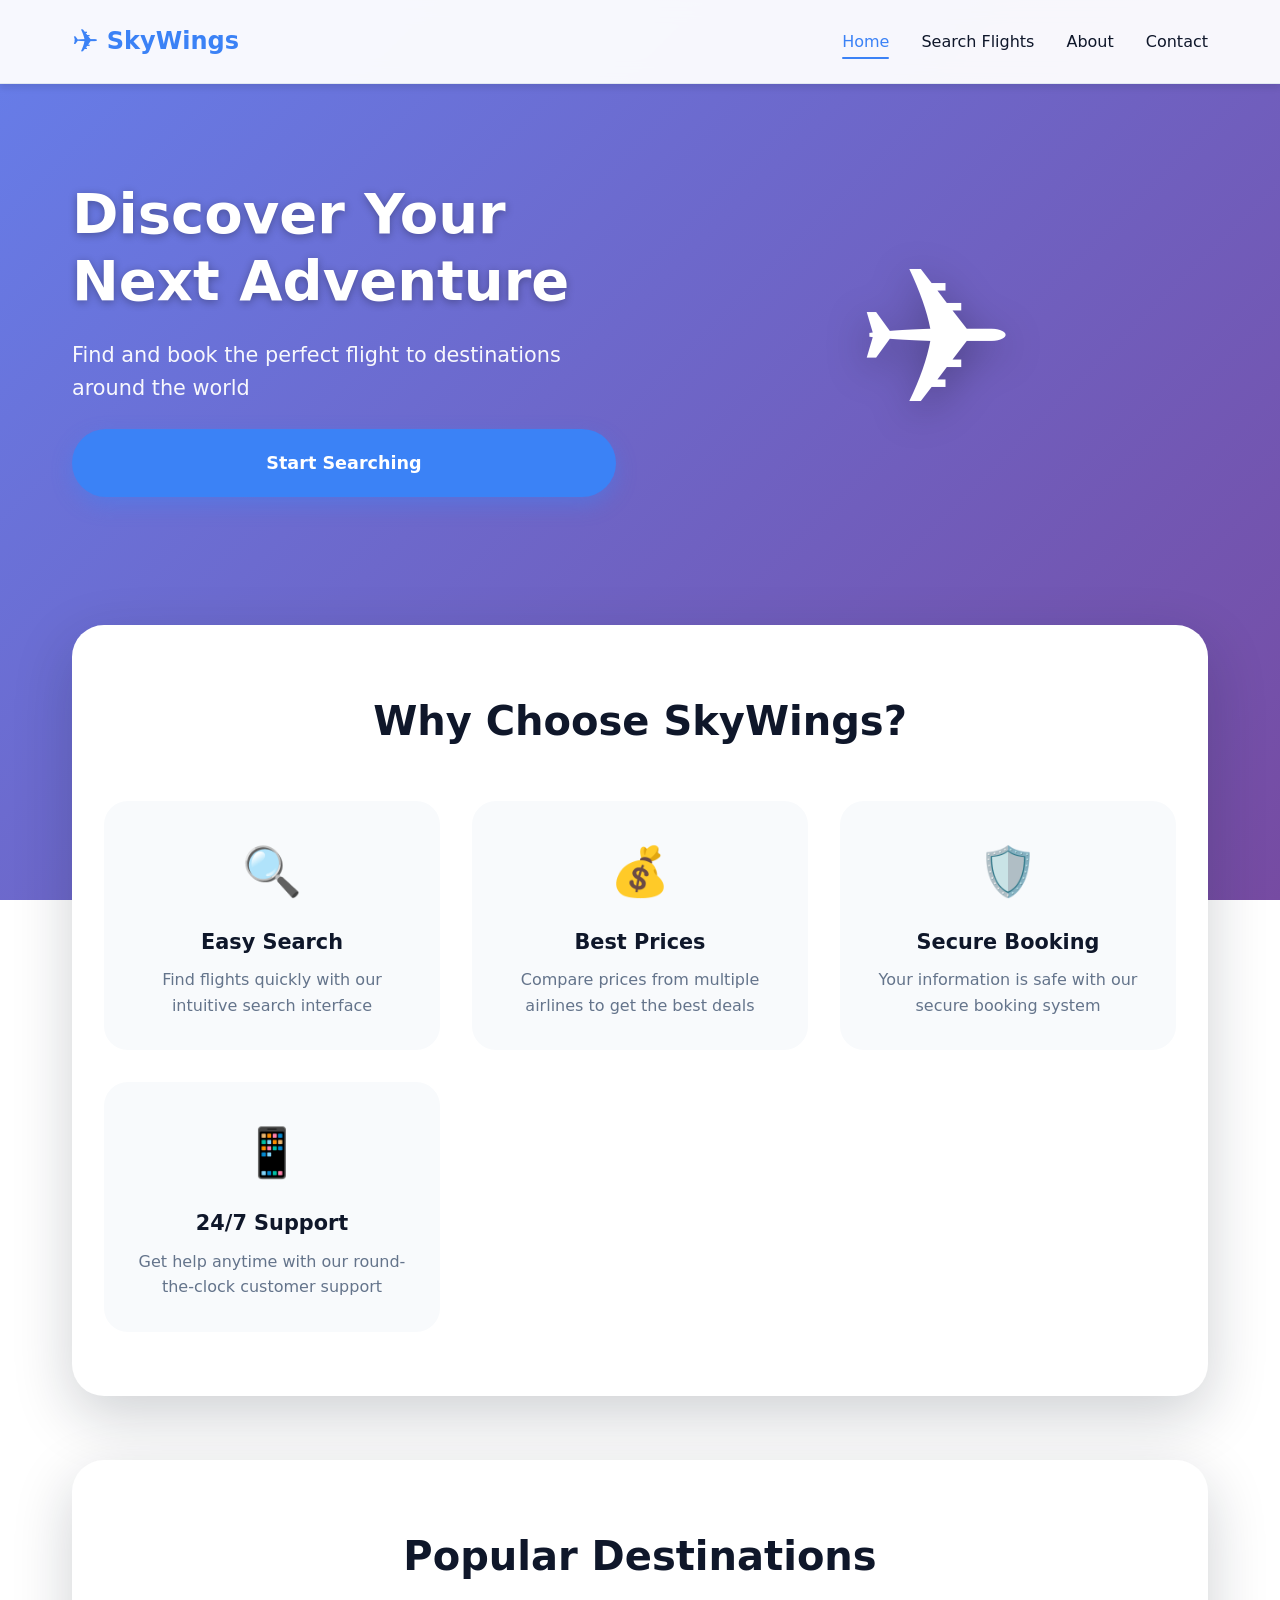
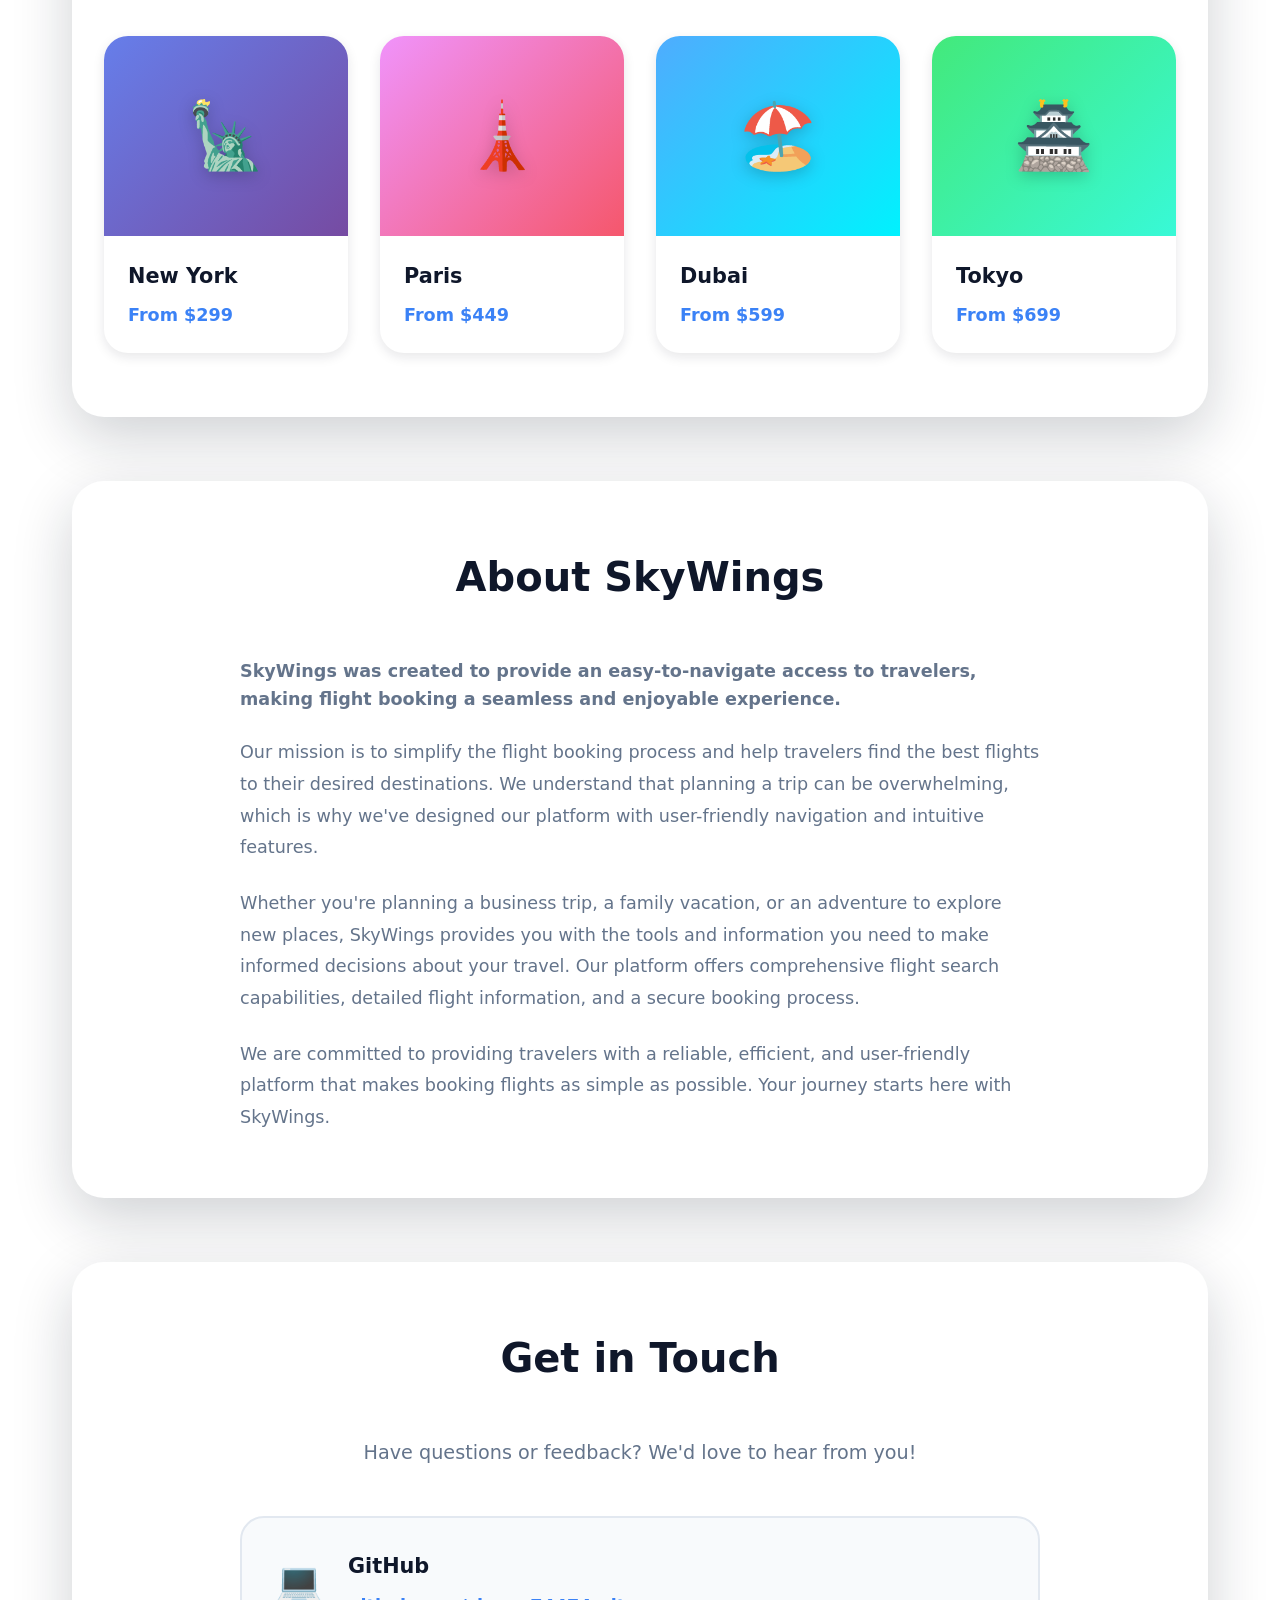
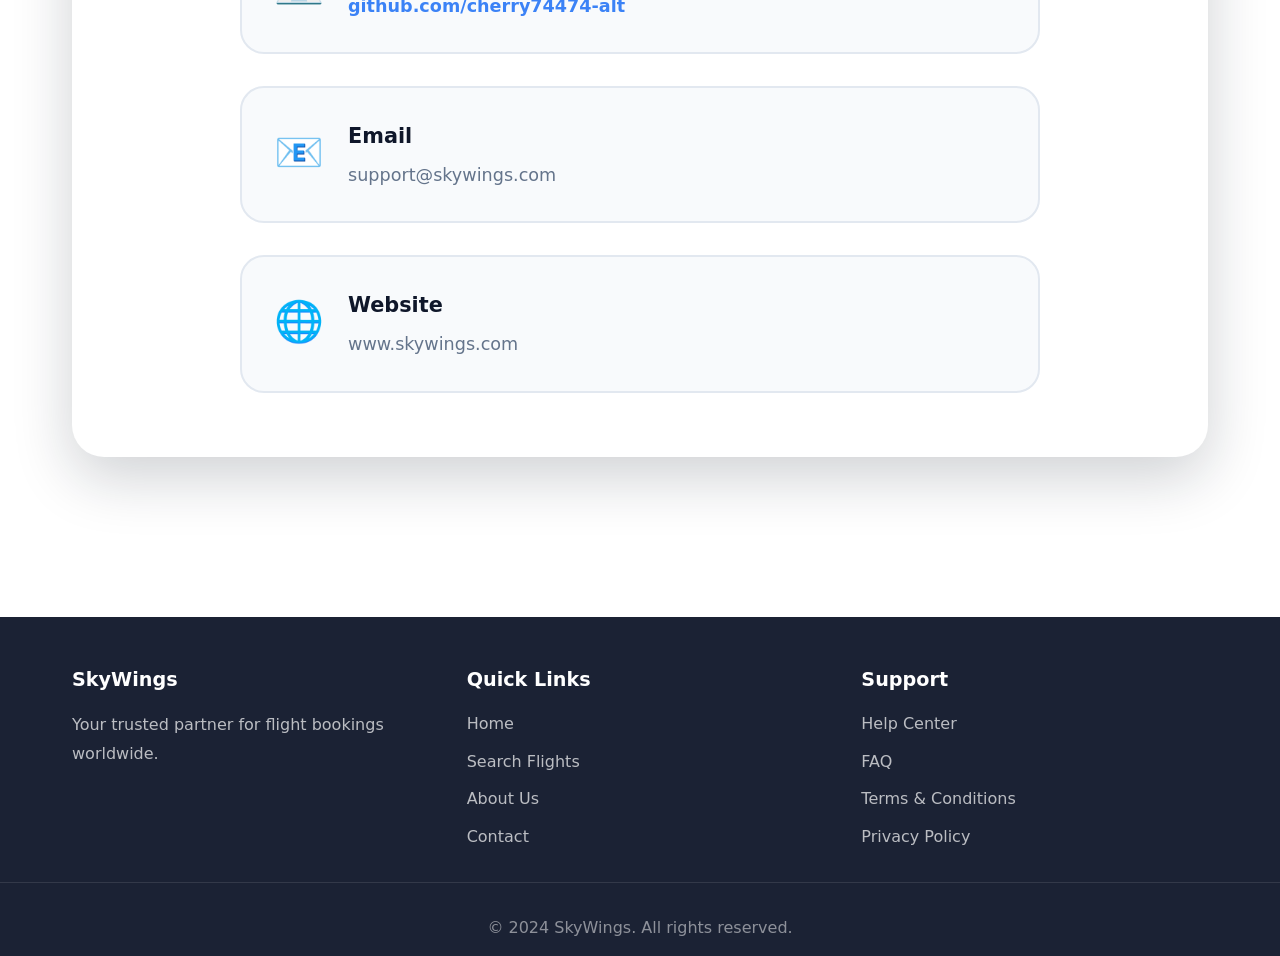
==== final project/index.html @ 84d9c90a "final push" ====
<!DOCTYPE html>
<html lang="en">
  <head>
    <meta charset="UTF-8" />
    <meta name="viewport" content="width=device-width, initial-scale=1.0" />
    <title>SkyWings - Book Your Perfect Flight</title>
    <link rel="stylesheet" href="styles.css" />
  </head>
  <body>
    <nav class="navbar">
      <div class="nav-container">
        <div class="logo">
          <span class="logo-icon">✈</span>
          <span class="logo-text">SkyWings</span>
        </div>
        <ul class="nav-links">
          <li><a href="index.html" class="active">Home</a></li>
          <li><a href="search.html">Search Flights</a></li>
          <li><a href="#about">About</a></li>
          <li><a href="#contact">Contact</a></li>
        </ul>
      </div>
    </nav>

    <main class="page-container">
      <section class="hero-section">
        <div class="hero-content">
          <h1 class="hero-title">Discover Your Next Adventure</h1>
          <p class="hero-subtitle">Find and book the perfect flight to destinations around the world</p>
          <a href="search.html" class="btn btn--primary btn--large">Start Searching</a>
        </div>
        <div class="hero-image">
          <div class="hero-plane">✈</div>
        </div>
      </section>

      <section class="features-section">
        <h2 class="section-title">Why Choose SkyWings?</h2>
        <div class="features-grid">
          <div class="feature-card">
            <div class="feature-icon">🔍</div>
            <h3>Easy Search</h3>
            <p>Find flights quickly with our intuitive search interface</p>
          </div>
          <div class="feature-card">
            <div class="feature-icon">💰</div>
            <h3>Best Prices</h3>
            <p>Compare prices from multiple airlines to get the best deals</p>
          </div>
          <div class="feature-card">
            <div class="feature-icon">🛡️</div>
            <h3>Secure Booking</h3>
            <p>Your information is safe with our secure booking system</p>
          </div>
          <div class="feature-card">
            <div class="feature-icon">📱</div>
            <h3>24/7 Support</h3>
            <p>Get help anytime with our round-the-clock customer support</p>
          </div>
        </div>
      </section>

      <section class="popular-destinations">
        <h2 class="section-title">Popular Destinations</h2>
        <div class="destinations-grid">
          <div class="destination-card">
            <div class="destination-image" style="background: linear-gradient(135deg, #667eea 0%, #764ba2 100%);">
              <span class="destination-emoji">🗽</span>
            </div>
            <h3>New York</h3>
            <p>From $299</p>
          </div>
          <div class="destination-card">
            <div class="destination-image" style="background: linear-gradient(135deg, #f093fb 0%, #f5576c 100%);">
              <span class="destination-emoji">🗼</span>
            </div>
            <h3>Paris</h3>
            <p>From $449</p>
          </div>
          <div class="destination-card">
            <div class="destination-image" style="background: linear-gradient(135deg, #4facfe 0%, #00f2fe 100%);">
              <span class="destination-emoji">🏖️</span>
            </div>
            <h3>Dubai</h3>
            <p>From $599</p>
          </div>
          <div class="destination-card">
            <div class="destination-image" style="background: linear-gradient(135deg, #43e97b 0%, #38f9d7 100%);">
              <span class="destination-emoji">🏯</span>
            </div>
            <h3>Tokyo</h3>
            <p>From $699</p>
          </div>
        </div>
      </section>

      <section id="about" class="about-section">
        <h2 class="section-title">About SkyWings</h2>
        <div class="about-content">
          <div class="about-text">
            <p class="about-intro">
              SkyWings was created to provide an easy-to-navigate access to travelers, making flight booking a seamless and enjoyable experience.
            </p>
            <p>
              Our mission is to simplify the flight booking process and help travelers find the best flights to their desired destinations. We understand that planning a trip can be overwhelming, which is why we've designed our platform with user-friendly navigation and intuitive features.
            </p>
            <p>
              Whether you're planning a business trip, a family vacation, or an adventure to explore new places, SkyWings provides you with the tools and information you need to make informed decisions about your travel. Our platform offers comprehensive flight search capabilities, detailed flight information, and a secure booking process.
            </p>
            <p>
              We are committed to providing travelers with a reliable, efficient, and user-friendly platform that makes booking flights as simple as possible. Your journey starts here with SkyWings.
            </p>
          </div>
        </div>
      </section>

      <section id="contact" class="contact-section">
        <h2 class="section-title">Get in Touch</h2>
        <div class="contact-content">
          <div class="contact-info">
            <p class="contact-intro">
              Have questions or feedback? We'd love to hear from you!
            </p>
            <div class="contact-details">
              <div class="contact-item">
                <div class="contact-icon">💻</div>
                <div class="contact-text">
                  <h3>GitHub</h3>
                  <p>
                    <a href="https://github.com/cherry74474-alt" target="_blank" rel="noopener noreferrer" class="contact-link">
                      github.com/cherry74474-alt
                    </a>
                  </p>
                </div>
              </div>
              <div class="contact-item">
                <div class="contact-icon">📧</div>
                <div class="contact-text">
                  <h3>Email</h3>
                  <p>support@skywings.com</p>
                </div>
              </div>
              <div class="contact-item">
                <div class="contact-icon">🌐</div>
                <div class="contact-text">
                  <h3>Website</h3>
                  <p>www.skywings.com</p>
                </div>
              </div>
            </div>
          </div>
        </div>
      </section>
    </main>

    <footer class="footer">
      <div class="footer-content">
        <div class="footer-section">
          <h4>SkyWings</h4>
          <p>Your trusted partner for flight bookings worldwide.</p>
        </div>
        <div class="footer-section">
          <h4>Quick Links</h4>
          <ul>
            <li><a href="index.html">Home</a></li>
            <li><a href="search.html">Search Flights</a></li>
            <li><a href="#about">About Us</a></li>
            <li><a href="#contact">Contact</a></li>
          </ul>
        </div>
        <div class="footer-section">
          <h4>Support</h4>
          <ul>
            <li><a href="#help">Help Center</a></li>
            <li><a href="#faq">FAQ</a></li>
            <li><a href="#terms">Terms & Conditions</a></li>
            <li><a href="#privacy">Privacy Policy</a></li>
          </ul>
        </div>
      </div>
      <div class="footer-bottom">
        <p>&copy; 2024 SkyWings. All rights reserved.</p>
      </div>
    </footer>
  </body>
</html>
---- final project/styles.css ----
:root {
  font-family: 'Segoe UI', system-ui, -apple-system, sans-serif;
  --primary: #3b82f6;
  --primary-dark: #2563eb;
  --secondary: #fb923c;
  --success: #10b981;
  --error: #ef4444;
  --text: #0f172a;
  --text-muted: #64748b;
  --bg: #ffffff;
  --bg-alt: #f8fafc;
  --bg-dark: #0f172a;
  --border: #e2e8f0;
  --shadow: rgba(15, 23, 42, 0.1);
  --shadow-lg: rgba(15, 23, 42, 0.2);
}

*,
*::before,
*::after {
  box-sizing: border-box;
  margin: 0;
  padding: 0;
}

html {
  scroll-behavior: smooth;
}

body {
  min-height: 100vh;
  background: linear-gradient(135deg, #667eea 0%, #764ba2 100%);
  background-attachment: fixed;
  color: var(--text);
  line-height: 1.6;
  display: flex;
  flex-direction: column;
}

/* Navigation */
.navbar {
  background: rgba(255, 255, 255, 0.95);
  backdrop-filter: blur(10px);
  border-bottom: 1px solid var(--border);
  position: sticky;
  top: 0;
  z-index: 100;
  box-shadow: 0 4px 6px var(--shadow);
}

.nav-container {
  max-width: 1200px;
  margin: 0 auto;
  padding: 1rem 2rem;
  display: flex;
  justify-content: space-between;
  align-items: center;
}

.logo {
  display: flex;
  align-items: center;
  gap: 0.5rem;
  font-size: 1.5rem;
  font-weight: 700;
  color: var(--primary);
  text-decoration: none;
}

.logo-icon {
  font-size: 2rem;
}

.nav-links {
  display: flex;
  list-style: none;
  gap: 2rem;
  align-items: center;
}

.nav-links a {
  color: var(--text);
  text-decoration: none;
  font-weight: 500;
  transition: color 200ms ease;
  position: relative;
}

.nav-links a:hover,
.nav-links a.active {
  color: var(--primary);
}

.nav-links a.active::after {
  content: '';
  position: absolute;
  bottom: -0.5rem;
  left: 0;
  right: 0;
  height: 2px;
  background: var(--primary);
  border-radius: 2px;
}

/* Page Container */
.page-container {
  flex: 1;
  max-width: 1200px;
  margin: 0 auto;
  padding: 2rem;
  width: 100%;
}

.page-header {
  text-align: center;
  margin-bottom: 3rem;
  color: white;
}

.page-header h1 {
  font-size: 3rem;
  font-weight: 700;
  margin-bottom: 0.5rem;
  text-shadow: 0 2px 4px rgba(0, 0, 0, 0.2);
}

.page-header p {
  font-size: 1.2rem;
  opacity: 0.9;
}

/* Hero Section */
.hero-section {
  display: grid;
  grid-template-columns: 1fr 1fr;
  gap: 3rem;
  align-items: center;
  padding: 4rem 0;
  color: white;
}

.hero-content {
  display: grid;
  gap: 1.5rem;
}

.hero-title {
  font-size: 3.5rem;
  font-weight: 700;
  line-height: 1.2;
  text-shadow: 0 2px 8px rgba(0, 0, 0, 0.3);
}

.hero-subtitle {
  font-size: 1.3rem;
  opacity: 0.95;
  line-height: 1.6;
}

.hero-image {
  display: grid;
  place-items: center;
}

.hero-plane {
  font-size: 12rem;
  animation: float 3s ease-in-out infinite;
  filter: drop-shadow(0 10px 20px rgba(0, 0, 0, 0.3));
}

@keyframes float {
  0%, 100% {
    transform: translateY(0);
  }
  50% {
    transform: translateY(-20px);
  }
}

/* Features Section */
.features-section {
  background: white;
  border-radius: 2rem;
  padding: 4rem 2rem;
  margin: 4rem 0;
  box-shadow: 0 20px 60px var(--shadow-lg);
}

.section-title {
  text-align: center;
  font-size: 2.5rem;
  font-weight: 700;
  margin-bottom: 3rem;
  color: var(--text);
}

.features-grid {
  display: grid;
  grid-template-columns: repeat(auto-fit, minmax(250px, 1fr));
  gap: 2rem;
}

.feature-card {
  text-align: center;
  padding: 2rem;
  border-radius: 1.5rem;
  background: var(--bg-alt);
  transition: transform 200ms ease, box-shadow 200ms ease;
}

.feature-card:hover {
  transform: translateY(-5px);
  box-shadow: 0 10px 30px var(--shadow);
}

.feature-icon {
  font-size: 3rem;
  margin-bottom: 1rem;
}

.feature-card h3 {
  font-size: 1.3rem;
  margin-bottom: 0.5rem;
  color: var(--text);
}

.feature-card p {
  color: var(--text-muted);
}

/* Destinations */
.popular-destinations {
  background: white;
  border-radius: 2rem;
  padding: 4rem 2rem;
  margin: 4rem 0;
  box-shadow: 0 20px 60px var(--shadow-lg);
}

.destinations-grid {
  display: grid;
  grid-template-columns: repeat(auto-fit, minmax(200px, 1fr));
  gap: 2rem;
}

.destination-card {
  background: white;
  border-radius: 1.5rem;
  overflow: hidden;
  box-shadow: 0 4px 12px var(--shadow);
  transition: transform 200ms ease, box-shadow 200ms ease;
  cursor: pointer;
}

.destination-card:hover {
  transform: translateY(-8px);
  box-shadow: 0 12px 24px var(--shadow-lg);
}

.destination-image {
  height: 200px;
  display: grid;
  place-items: center;
  position: relative;
}

.destination-emoji {
  font-size: 4rem;
  filter: drop-shadow(0 4px 8px rgba(0, 0, 0, 0.2));
}

.destination-card h3 {
  padding: 1.5rem 1.5rem 0.5rem;
  font-size: 1.3rem;
  color: var(--text);
}

.destination-card p {
  padding: 0 1.5rem 1.5rem;
  color: var(--primary);
  font-weight: 600;
  font-size: 1.1rem;
}

/* About Section */
.about-section {
  background: white;
  border-radius: 2rem;
  padding: 4rem 2rem;
  margin: 4rem 0;
  box-shadow: 0 20px 60px var(--shadow-lg);
}

.about-content {
  max-width: 800px;
  margin: 0 auto;
}

.about-text {
  display: grid;
  gap: 1.5rem;
  line-height: 1.8;
  color: var(--text);
}

.about-intro {
  font-size: 1.3rem;
  font-weight: 600;
  color: var(--primary);
  line-height: 1.6;
}

.about-text p {
  font-size: 1.1rem;
  color: var(--text-muted);
}

/* Contact Section */
.contact-section {
  background: white;
  border-radius: 2rem;
  padding: 4rem 2rem;
  margin: 4rem 0;
  box-shadow: 0 20px 60px var(--shadow-lg);
}

.contact-content {
  max-width: 800px;
  margin: 0 auto;
}

.contact-intro {
  text-align: center;
  font-size: 1.2rem;
  color: var(--text-muted);
  margin-bottom: 3rem;
}

.contact-details {
  display: grid;
  gap: 2rem;
}

.contact-item {
  display: flex;
  align-items: flex-start;
  gap: 1.5rem;
  padding: 2rem;
  background: var(--bg-alt);
  border-radius: 1.5rem;
  border: 2px solid var(--border);
  transition: all 200ms ease;
}

.contact-item:hover {
  border-color: var(--primary);
  box-shadow: 0 8px 24px var(--shadow);
  transform: translateY(-2px);
}

.contact-icon {
  font-size: 2.5rem;
  flex-shrink: 0;
}

.contact-text h3 {
  margin: 0 0 0.5rem 0;
  font-size: 1.3rem;
  color: var(--text);
}

.contact-text p {
  margin: 0;
  font-size: 1.1rem;
  color: var(--text-muted);
}

.contact-link {
  color: var(--primary);
  text-decoration: none;
  font-weight: 600;
  transition: color 200ms ease;
}

.contact-link:hover {
  color: var(--primary-dark);
  text-decoration: underline;
}

/* Search Section */
.search-section {
  margin-bottom: 3rem;
}

.search-form-card {
  background: white;
  border-radius: 2rem;
  padding: 3rem;
  box-shadow: 0 20px 60px var(--shadow-lg);
}

.search-form {
  display: grid;
  gap: 2rem;
}

.form-row {
  display: grid;
  grid-template-columns: 1fr auto 1fr;
  gap: 1rem;
  align-items: end;
}

.label {
  display: block;
  font-size: 0.9rem;
  font-weight: 600;
  color: var(--text);
  margin-bottom: 0.5rem;
  text-transform: uppercase;
  letter-spacing: 0.05em;
}

.input-group {
  display: flex;
  flex-direction: column;
}

.input {
  border: 2px solid var(--border);
  border-radius: 1rem;
  padding: 1rem 1.25rem;
  font-size: 1rem;
  background: var(--bg);
  color: var(--text);
  transition: all 200ms ease;
  font-family: inherit;
  font-weight: 500;
}

.input:focus {
  outline: none;
  border-color: var(--primary);
  box-shadow: 0 0 0 4px rgba(59, 130, 246, 0.1);
}

.select {
  appearance: none;
  background-image: url("data:image/svg+xml,%3Csvg xmlns='http://www.w3.org/2000/svg' width='12' height='12' viewBox='0 0 12 12'%3E%3Cpath fill='%230f172a' d='M6 9L1 4h10z'/%3E%3C/svg%3E");
  background-repeat: no-repeat;
  background-position: right 1rem center;
  padding-right: 2.5rem;
}

.swap-btn {
  border: 2px solid var(--border);
  background: var(--bg);
  border-radius: 50%;
  width: 56px;
  height: 56px;
  display: grid;
  place-items: center;
  cursor: pointer;
  transition: all 200ms ease;
  color: var(--text-muted);
  flex-shrink: 0;
  margin-bottom: 0.5rem;
}

.swap-btn:hover {
  background: var(--primary);
  border-color: var(--primary);
  color: white;
  transform: rotate(180deg);
}

/* Buttons */
.btn {
  border: none;
  border-radius: 999px;
  padding: 1rem 2rem;
  font-size: 1rem;
  font-weight: 600;
  cursor: pointer;
  transition: all 200ms ease;
  font-family: inherit;
  text-decoration: none;
  display: inline-flex;
  align-items: center;
  justify-content: center;
  white-space: nowrap;
}

.btn:active {
  transform: translateY(2px);
}

.btn--primary {
  background: var(--primary);
  color: white;
  box-shadow: 0 8px 20px rgba(59, 130, 246, 0.4);
}

.btn--primary:hover {
  background: var(--primary-dark);
  box-shadow: 0 12px 28px rgba(59, 130, 246, 0.5);
  transform: translateY(-2px);
}

.btn--large {
  padding: 1.25rem 2.5rem;
  font-size: 1.1rem;
}

.btn--block {
  width: 100%;
}

.btn--ghost {
  background: var(--bg-alt);
  color: var(--text);
  border: 2px solid var(--border);
}

.btn--ghost:hover {
  background: var(--border);
}

/* Loading */
.loading {
  display: flex;
  flex-direction: column;
  align-items: center;
  gap: 1.5rem;
  padding: 4rem;
  color: white;
  background: white;
  border-radius: 2rem;
  box-shadow: 0 20px 60px var(--shadow-lg);
}

.spinner {
  width: 56px;
  height: 56px;
  border: 4px solid var(--border);
  border-top-color: var(--primary);
  border-radius: 50%;
  animation: spin 1s linear infinite;
}

@keyframes spin {
  to {
    transform: rotate(360deg);
  }
}

/* Error Message */
.error-message {
  background: #fee2e2;
  color: #991b1b;
  padding: 1.5rem;
  border-radius: 1rem;
  border: 2px solid #fecaca;
  text-align: center;
  font-weight: 500;
  box-shadow: 0 4px 12px var(--shadow);
}

/* Results */
.results-section {
  background: white;
  border-radius: 2rem;
  padding: 3rem;
  box-shadow: 0 20px 60px var(--shadow-lg);
}

.results-header {
  display: flex;
  justify-content: space-between;
  align-items: center;
  margin-bottom: 2rem;
  flex-wrap: wrap;
  gap: 1rem;
}

.results-header h2 {
  margin: 0;
  font-size: 2rem;
  color: var(--text);
}

.results-count {
  color: var(--text-muted);
  font-size: 1rem;
}

.flights-list {
  display: grid;
  gap: 1.5rem;
}

.flight-card {
  background: var(--bg-alt);
  border: 2px solid var(--border);
  border-radius: 1.5rem;
  padding: 2rem;
  display: grid;
  gap: 1.5rem;
  transition: all 200ms ease;
}

.flight-card:hover {
  border-color: var(--primary);
  box-shadow: 0 8px 24px var(--shadow);
  transform: translateY(-2px);
}

.flight-header {
  display: flex;
  justify-content: space-between;
  align-items: flex-start;
  gap: 1rem;
  flex-wrap: wrap;
}

.airline-info h3 {
  margin: 0 0 0.5rem 0;
  font-size: 1.4rem;
  color: var(--text);
}

.flight-number {
  color: var(--text-muted);
  font-size: 0.95rem;
  margin: 0;
}

.flight-price {
  text-align: right;
}

.price {
  display: block;
  font-size: 2rem;
  font-weight: 700;
  color: var(--primary);
}

.price-label {
  display: block;
  font-size: 0.9rem;
  color: var(--text-muted);
}

.flight-route {
  display: grid;
  grid-template-columns: 1fr auto 1fr;
  gap: 2rem;
  align-items: center;
  padding: 1.5rem 0;
  border-top: 1px solid var(--border);
  border-bottom: 1px solid var(--border);
}

.route-segment {
  display: grid;
  gap: 0.5rem;
}

.time {
  font-size: 1.8rem;
  font-weight: 700;
  color: var(--text);
}

.airport {
  font-size: 1.2rem;
  font-weight: 600;
  color: var(--text);
}

.date {
  font-size: 0.9rem;
  color: var(--text-muted);
}

.route-connector {
  display: grid;
  gap: 0.5rem;
  align-items: center;
  text-align: center;
}

.duration {
  font-size: 0.9rem;
  color: var(--text-muted);
  font-weight: 500;
  background: white;
  padding: 0.5rem 1rem;
  border-radius: 999px;
  border: 1px solid var(--border);
}

.connector-line {
  height: 2px;
  background: linear-gradient(to right, var(--border), var(--primary), var(--border));
  position: relative;
}

.flight-info {
  display: flex;
  gap: 2rem;
  flex-wrap: wrap;
  font-size: 0.95rem;
  color: var(--text-muted);
}

.info-item {
  display: flex;
  align-items: center;
  gap: 0.5rem;
}

/* Booking */
.booking-container {
  background: white;
  border-radius: 2rem;
  padding: 3rem;
  box-shadow: 0 20px 60px var(--shadow-lg);
  margin-bottom: 3rem;
}

.booking-content {
  display: grid;
  gap: 2rem;
}

.flight-summary-card {
  background: var(--bg-alt);
  border-radius: 1.5rem;
  padding: 2rem;
  border: 2px solid var(--border);
}

.flight-summary-card h3 {
  margin: 0 0 1.5rem 0;
  color: var(--text);
}

.booking-form-card {
  background: var(--bg-alt);
  border-radius: 1.5rem;
  padding: 2rem;
  border: 2px solid var(--border);
}

.booking-form-card h2 {
  margin: 0 0 2rem 0;
  color: var(--text);
}

.booking-form {
  display: grid;
  gap: 2rem;
}

.form-section {
  display: grid;
  gap: 1.5rem;
}

.form-section h3 {
  color: var(--text);
  font-size: 1.2rem;
  margin-bottom: 0.5rem;
}

.passenger-form {
  background: white;
  border: 2px solid var(--border);
  border-radius: 1rem;
  padding: 1.5rem;
  display: grid;
  gap: 1rem;
}

.passenger-form h4 {
  margin: 0 0 1rem 0;
  color: var(--text);
  font-size: 1.1rem;
}

.payment-summary {
  background: white;
  border-radius: 1rem;
  padding: 1.5rem;
  border: 2px solid var(--border);
}

.payment-summary-item {
  display: flex;
  justify-content: space-between;
  padding: 0.75rem 0;
  border-bottom: 1px solid var(--border);
}

.payment-summary-item:last-child {
  border-bottom: none;
  font-weight: 700;
  font-size: 1.2rem;
  color: var(--primary);
  margin-top: 0.5rem;
  padding-top: 1rem;
  border-top: 2px solid var(--border);
}

.form-actions {
  display: flex;
  gap: 1rem;
  justify-content: flex-end;
  padding-top: 1.5rem;
  border-top: 2px solid var(--border);
}

/* Confirmation */
.confirmation-container {
  display: grid;
  place-items: center;
  min-height: 60vh;
  padding: 3rem 0;
}

.confirmation-card {
  background: white;
  border-radius: 2rem;
  padding: 4rem;
  box-shadow: 0 20px 60px var(--shadow-lg);
  max-width: 700px;
  width: 100%;
  text-align: center;
}

.success-animation {
  position: relative;
  width: 120px;
  height: 120px;
  margin: 0 auto 2rem;
}

.success-icon {
  width: 120px;
  height: 120px;
  background: var(--success);
  color: white;
  border-radius: 50%;
  display: grid;
  place-items: center;
  font-size: 4rem;
  font-weight: 700;
  position: relative;
  z-index: 2;
  animation: scaleIn 0.5s ease;
}

.success-circle {
  position: absolute;
  top: 0;
  left: 0;
  width: 120px;
  height: 120px;
  border: 4px solid var(--success);
  border-radius: 50%;
  animation: pulse 2s ease infinite;
}

@keyframes scaleIn {
  from {
    transform: scale(0);
  }
  to {
    transform: scale(1);
  }
}

@keyframes pulse {
  0%, 100% {
    transform: scale(1);
    opacity: 1;
  }
  50% {
    transform: scale(1.2);
    opacity: 0.5;
  }
}

.confirmation-card h1 {
  font-size: 2.5rem;
  margin-bottom: 0.5rem;
  color: var(--text);
}

.confirmation-subtitle {
  font-size: 1.2rem;
  color: var(--text-muted);
  margin-bottom: 2rem;
}

.booking-details-card {
  background: var(--bg-alt);
  border-radius: 1.5rem;
  padding: 2rem;
  margin: 2rem 0;
  text-align: left;
  border: 2px solid var(--border);
}

.booking-details-card h2 {
  margin: 0 0 1.5rem 0;
  color: var(--text);
  text-align: center;
}

.booking-detail-item {
  display: flex;
  justify-content: space-between;
  padding: 1rem 0;
  border-bottom: 1px solid var(--border);
}

.booking-detail-item:last-child {
  border-bottom: none;
}

.booking-detail-label {
  font-weight: 600;
  color: var(--text-muted);
}

.booking-detail-value {
  color: var(--text);
  font-weight: 500;
}

.info-box {
  background: #dbeafe;
  border: 2px solid #93c5fd;
  border-radius: 1rem;
  padding: 2rem;
  margin: 2rem 0;
  text-align: left;
}

.info-box h3 {
  margin: 0 0 1rem 0;
  color: var(--text);
}

.next-steps {
  list-style: none;
  display: grid;
  gap: 0.75rem;
}

.next-steps li {
  color: var(--text);
  padding-left: 0.5rem;
}

.confirmation-actions {
  display: flex;
  gap: 1rem;
  justify-content: center;
  margin-top: 2rem;
  flex-wrap: wrap;
}

/* Footer */
.footer {
  background: rgba(15, 23, 42, 0.95);
  backdrop-filter: blur(10px);
  color: white;
  margin-top: 4rem;
  padding: 3rem 0 1rem;
}

.footer-content {
  max-width: 1200px;
  margin: 0 auto;
  padding: 0 2rem;
  display: grid;
  grid-template-columns: repeat(auto-fit, minmax(250px, 1fr));
  gap: 3rem;
  margin-bottom: 2rem;
}

.footer-section h4 {
  margin-bottom: 1rem;
  font-size: 1.2rem;
}

.footer-section p {
  color: rgba(255, 255, 255, 0.7);
  line-height: 1.8;
}

.footer-section ul {
  list-style: none;
  display: grid;
  gap: 0.75rem;
}

.footer-section a {
  color: rgba(255, 255, 255, 0.7);
  text-decoration: none;
  transition: color 200ms ease;
}

.footer-section a:hover {
  color: white;
}

.footer-bottom {
  text-align: center;
  padding-top: 2rem;
  border-top: 1px solid rgba(255, 255, 255, 0.1);
  color: rgba(255, 255, 255, 0.5);
}

/* Responsive */
@media (max-width: 768px) {
  .hero-section {
    grid-template-columns: 1fr;
    text-align: center;
  }

  .hero-title {
    font-size: 2.5rem;
  }

  .page-header h1 {
    font-size: 2rem;
  }

  .form-row {
    grid-template-columns: 1fr;
  }

  .swap-btn {
    justify-self: center;
    transform: rotate(90deg);
  }

  .swap-btn:hover {
    transform: rotate(270deg);
  }

  .flight-route {
    grid-template-columns: 1fr;
    text-align: center;
  }

  .route-connector {
    transform: rotate(90deg);
  }

  .nav-links {
    gap: 1rem;
    font-size: 0.9rem;
  }

  .confirmation-card {
    padding: 2rem;
  }

  .confirmation-actions {
    flex-direction: column;
  }

  .confirmation-actions .btn {
    width: 100%;
  }
}

@media (prefers-reduced-motion: reduce) {
  *,
  *::before,
  *::after {
    transition-duration: 0.01ms !important;
    animation-duration: 0.01ms !important;
  }
}
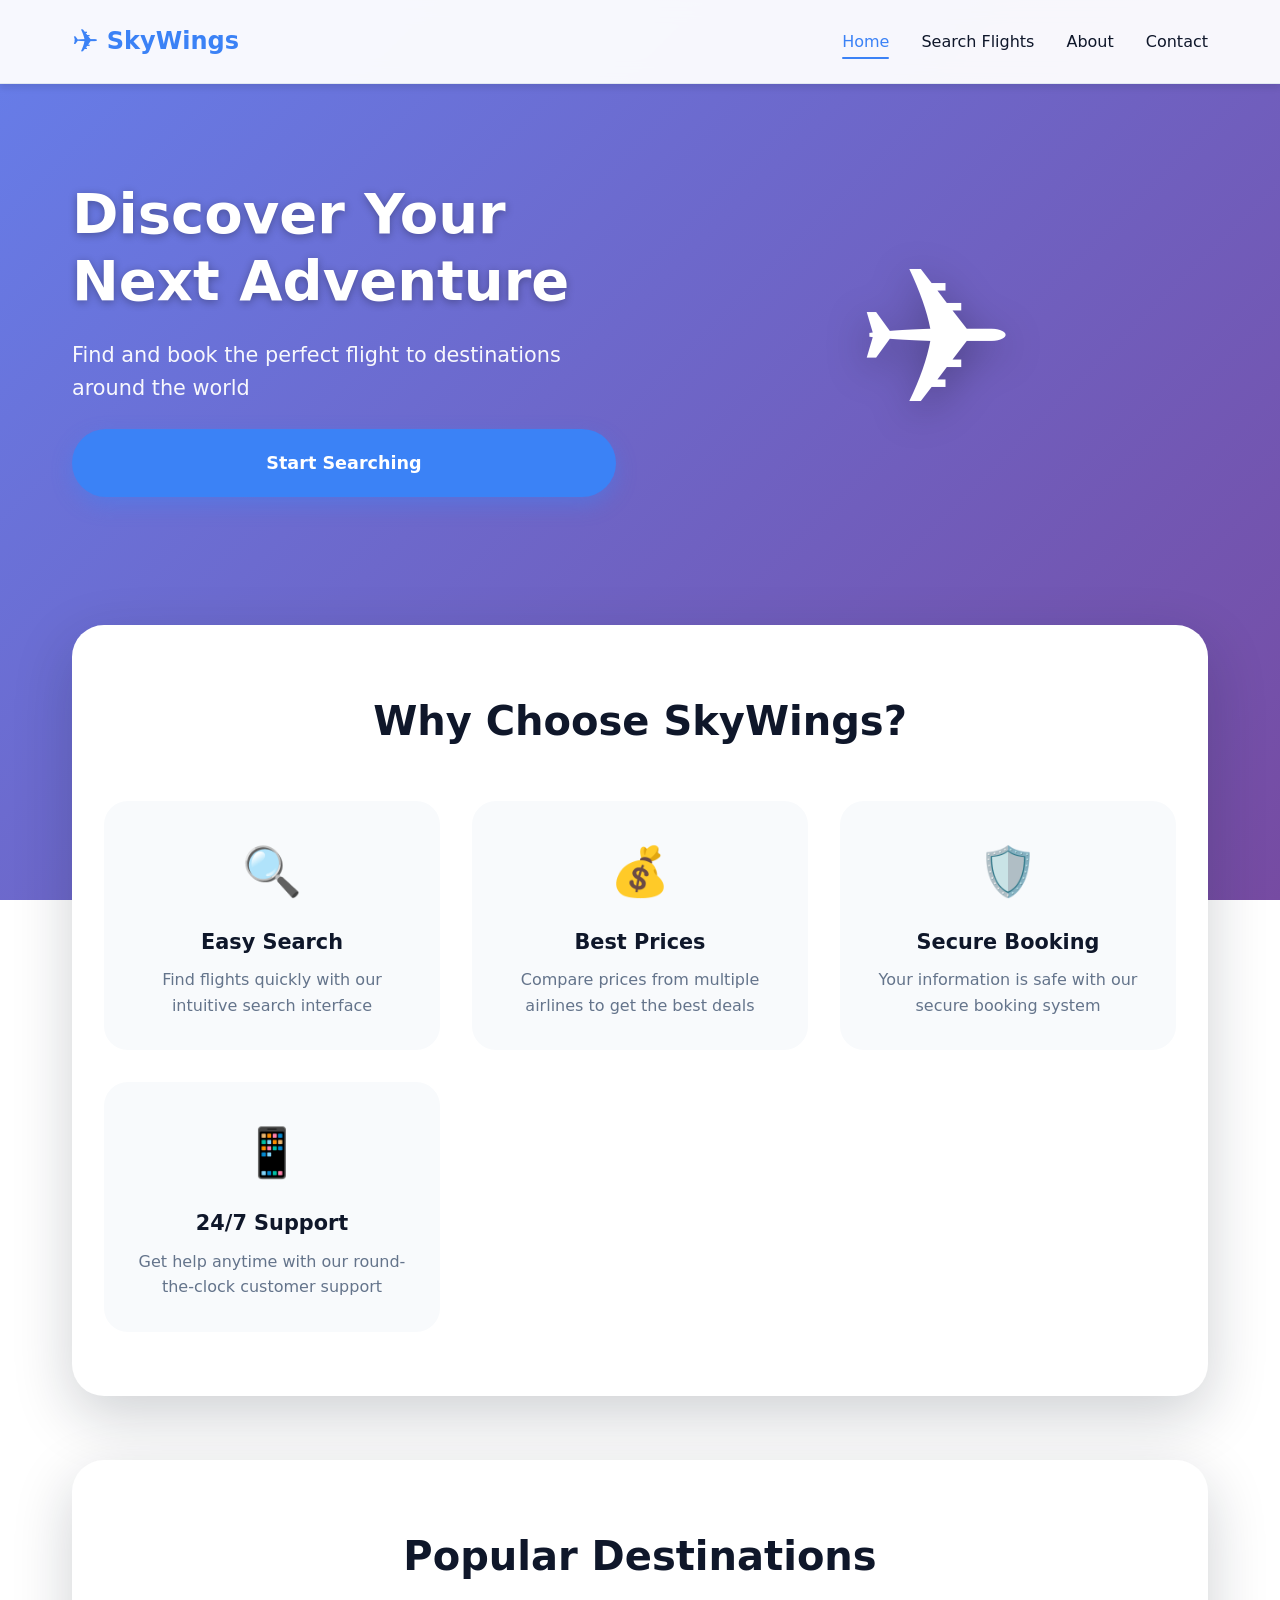
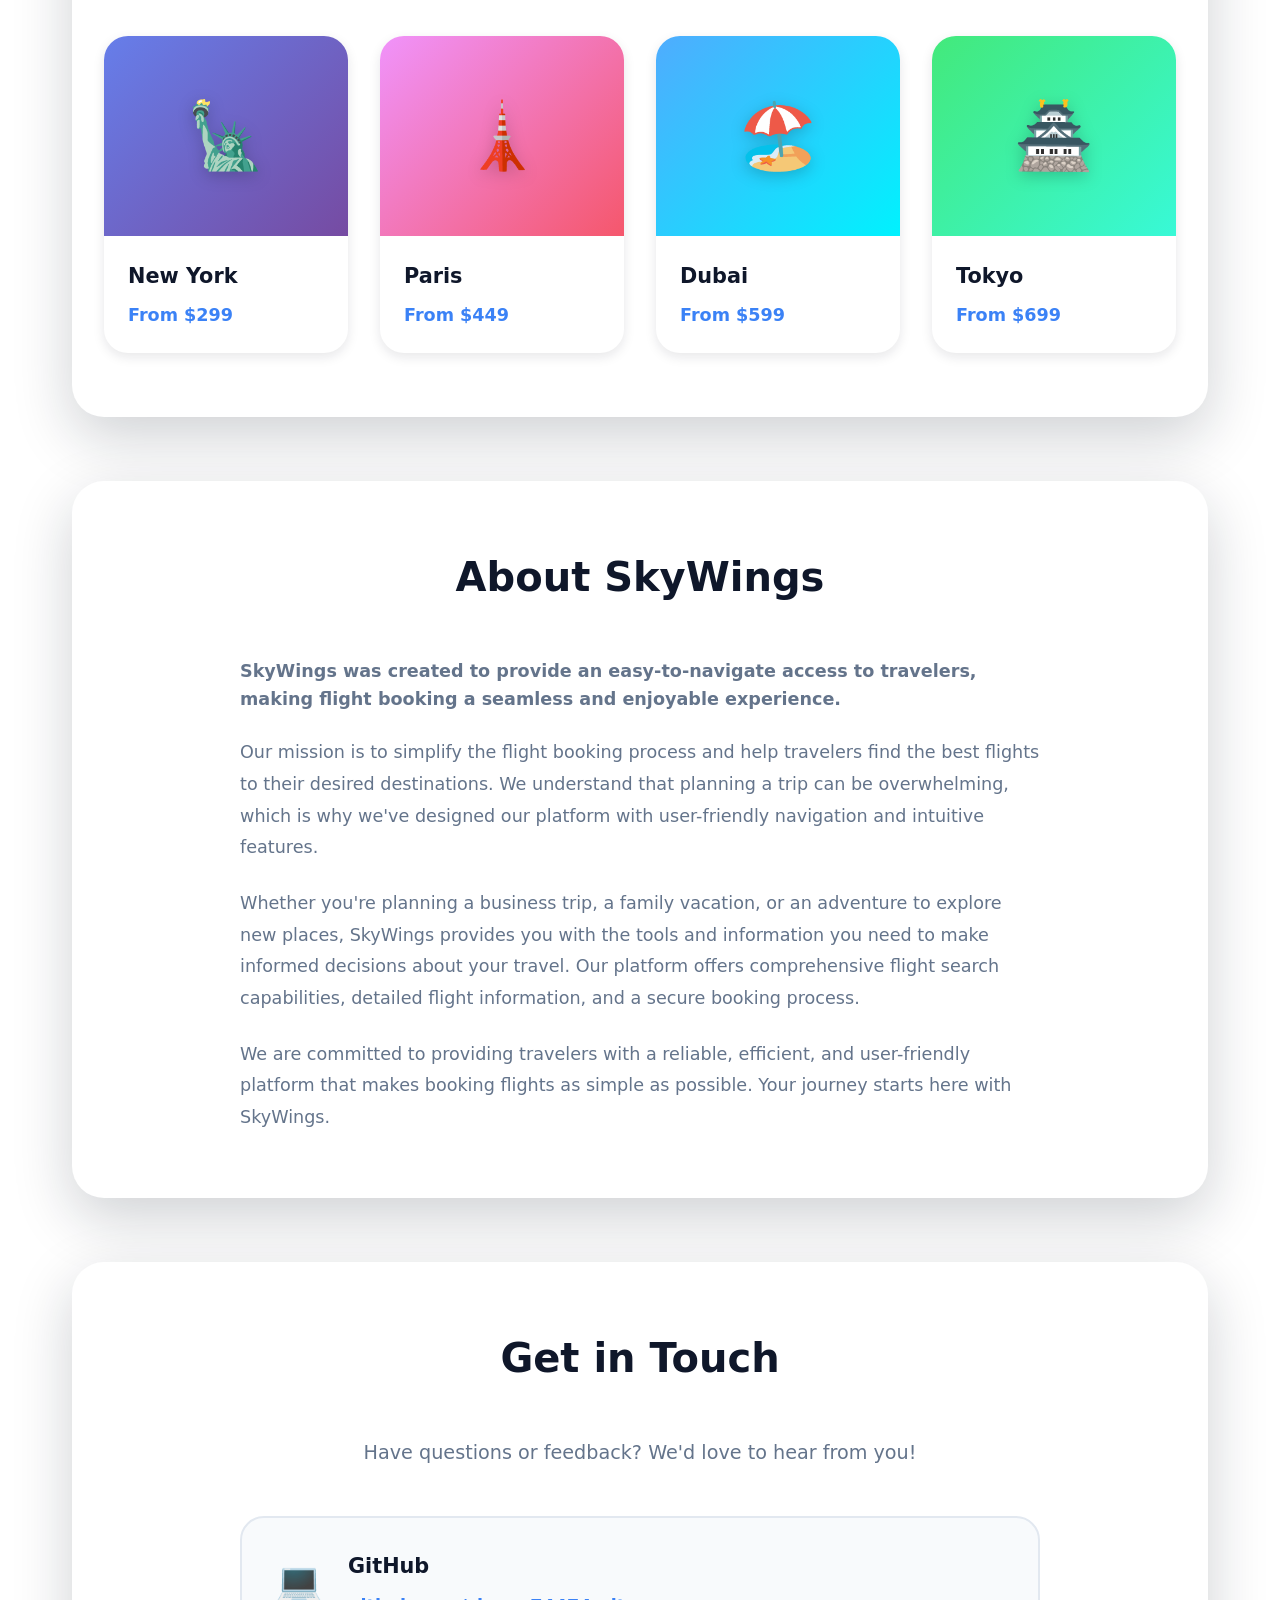
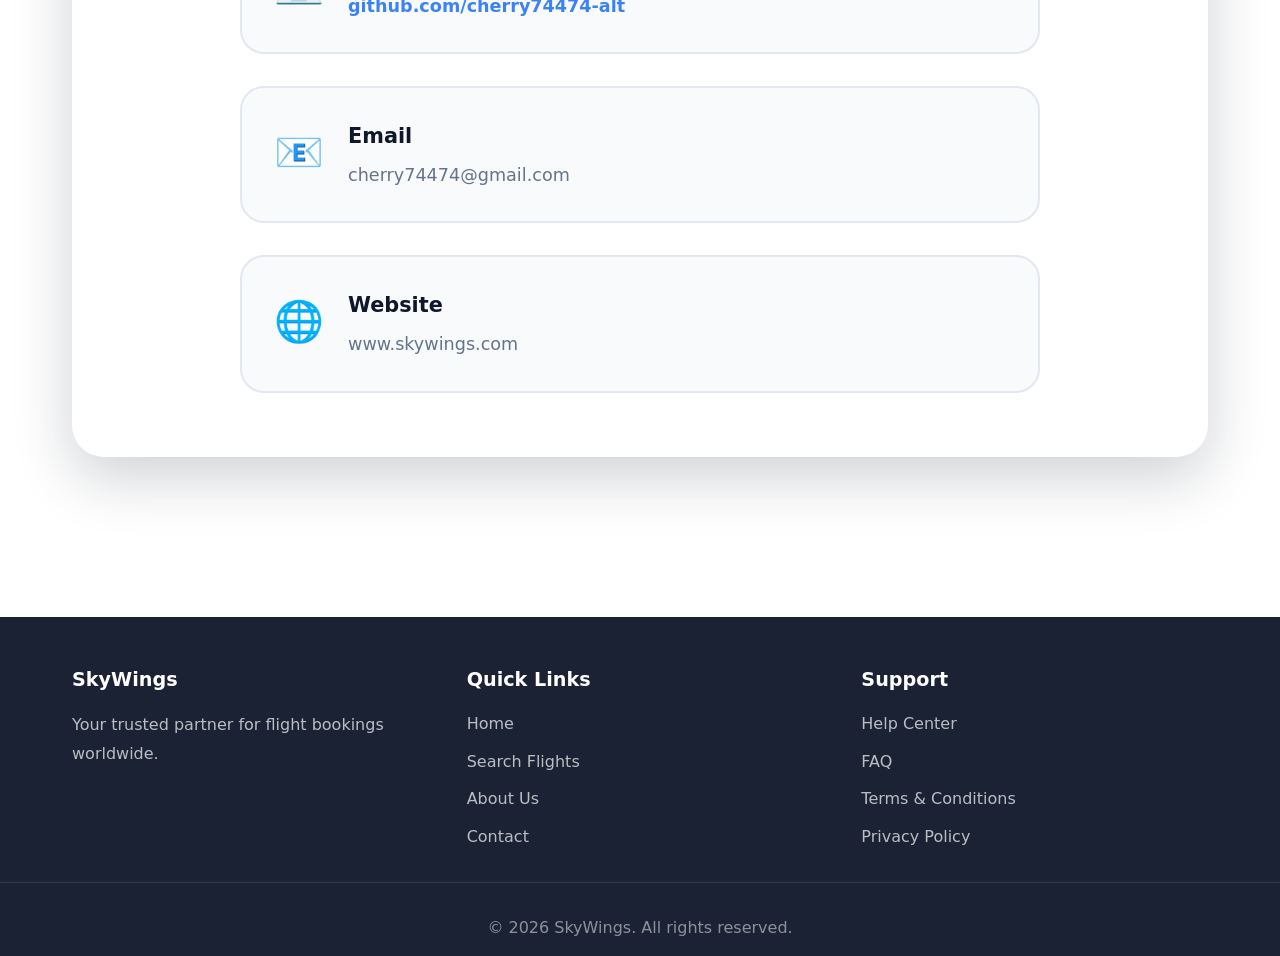
==== commit e0cfe4d0: "removing dead code" ====
--- a/final project/index.html
+++ b/final project/index.html
@@ -137,7 +137,7 @@
                 <div class="contact-icon">📧</div>
                 <div class="contact-text">
                   <h3>Email</h3>
-                  <p>support@skywings.com</p>
+                  <p>cherry74474@gmail.com</p>
                 </div>
               </div>
               <div class="contact-item">
@@ -179,7 +179,7 @@
         </div>
       </div>
       <div class="footer-bottom">
-        <p>&copy; 2024 SkyWings. All rights reserved.</p>
+        <p>&copy; 2026 SkyWings. All rights reserved.</p>
       </div>
     </footer>
   </body>
